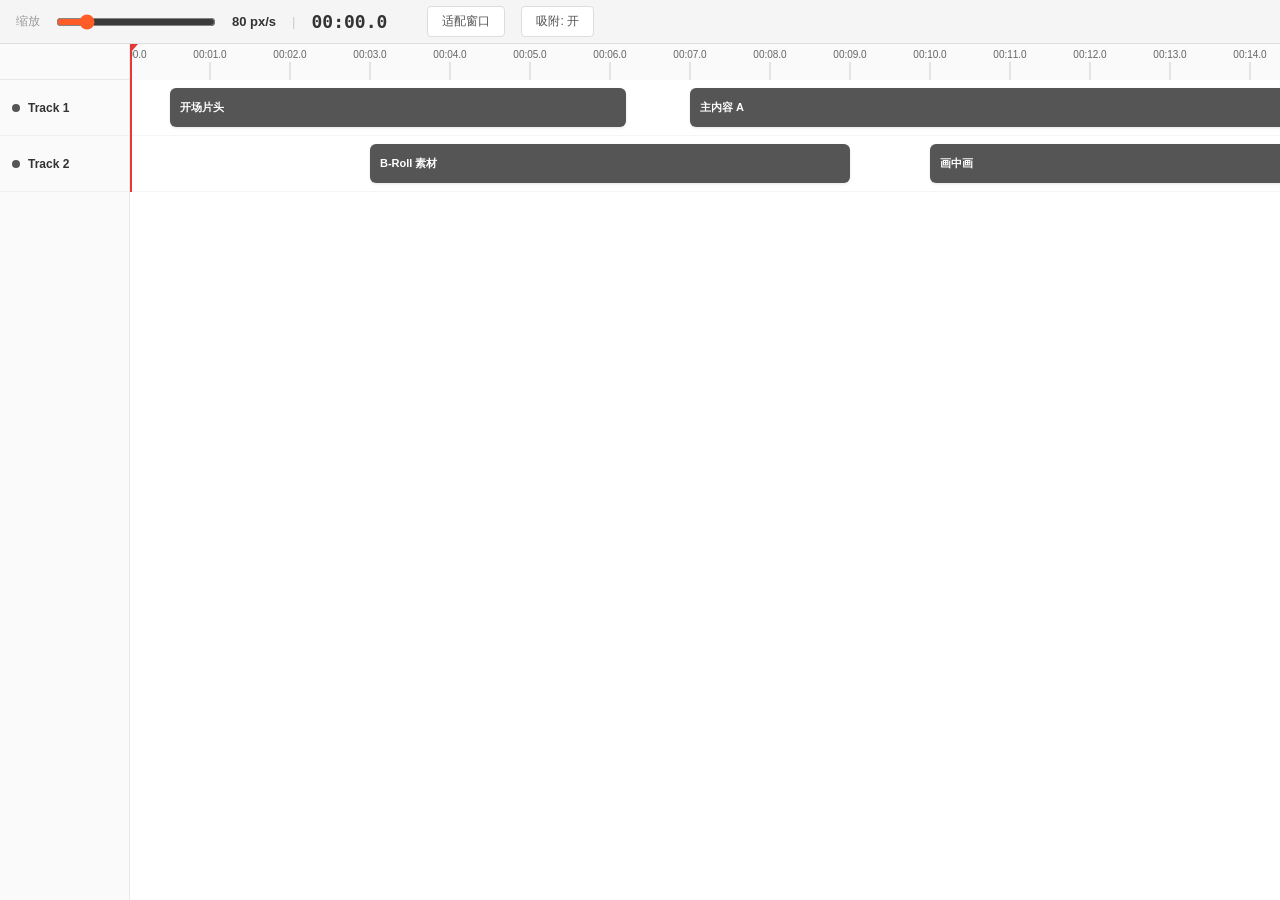
==== script/video-editing-timeline/index.html @ c6c24da7 "提交时间线的demo代码" ====
<!doctype html>
<html lang="zh-CN">
<head>
<meta charset="utf-8" />
<title>Video Editing Timeline</title>
<style>
  :root {
    --track-label-w: 130px;
    --ruler-h: 36px;
    --track-h: 56px;
  }

  * { box-sizing: border-box; margin: 0; padding: 0; }
  body {
    background: #ffffff;
    color: #333;
    font-family: 'Segoe UI', 'PingFang SC', 'Microsoft YaHei', sans-serif;
    font-size: 13px;
    overflow: hidden;
    height: 100vh;
    display: flex;
    flex-direction: column;
  }

  .toolbar {
    flex-shrink: 0;
    height: 44px;
    background: #f5f5f5;
    border-bottom: 1px solid #e0e0e0;
    display: flex;
    align-items: center;
    padding: 0 16px;
    gap: 16px;
    z-index: 10;
  }
  .toolbar label { color: #999; font-size: 12px; }
  .toolbar .time-display {
    font-family: 'Cascadia Code','Fira Code','Consolas',monospace;
    font-size: 18px; font-weight: 600;
    color: #333;
    min-width: 100px;
  }
  .toolbar input[type=range] { width: 160px; accent-color: #ff5c28; }
  .toolbar button {
    padding: 6px 14px;
    border: 1px solid #ddd;
    border-radius: 4px;
    background: #fff;
    color: #555;
    font-size: 12px;
    cursor: pointer;
  }
  .toolbar button:hover { background: #f0f0f0; }

  .main { flex: 1; display: flex; overflow: hidden; }

  .track-labels {
    width: var(--track-label-w);
    flex-shrink: 0;
    background: #fafafa;
    border-right: 1px solid #e8e8e8;
    display: flex; flex-direction: column; overflow: hidden;
  }
  .track-labels .ruler-spacer {
    height: var(--ruler-h); flex-shrink: 0;
    border-bottom: 1px solid #e8e8e8;
  }
  .track-label {
    height: var(--track-h); flex-shrink: 0;
    display: flex; align-items: center;
    padding: 0 12px;
    border-bottom: 1px solid #f0f0f0;
    gap: 8px; cursor: pointer;
    font-size: 12px; font-weight: 600;
  }
  .track-label:hover { background: #f0f0f0; }
  .track-dot { width: 8px; height: 8px; border-radius: 50%; flex-shrink: 0; }

  .timeline-area {
    flex: 1;
    overflow-x: auto; overflow-y: hidden;
    background: #fff;
    position: relative;
  }
  .timeline-inner {
    position: relative;
    min-width: 100%;
  }

  .ruler {
    position: sticky; top: 0;
    height: var(--ruler-h);
    background: #fafafa;
    border-bottom: 1px solid #e8e8e8;
    z-index: 5;
  }
  .ruler canvas { display: block; height: 100%; }

  .playhead {
    position: absolute;
    top: 0; bottom: 0;
    width: 2px;
    background: #e53935;
    z-index: 6;
    pointer-events: none;
  }
  .playhead::before {
    content: '';
    position: absolute;
    top: 0; left: -6px;
    width: 0; height: 0;
    border-left: 7px solid transparent;
    border-right: 7px solid transparent;
    border-top: 8px solid #e53935;
  }

  .track-row {
    height: var(--track-h);
    border-bottom: 1px solid #f5f5f5;
    position: relative;
    background: #fff;
  }

  .clip {
    position: absolute;
    top: 8px; bottom: 8px;
    border-radius: 6px;
    cursor: pointer;
    display: flex; align-items: center;
    padding: 0 10px;
    font-size: 11px; font-weight: 600;
    color: #fff;
    overflow: hidden;
    text-overflow: ellipsis;
    white-space: nowrap;
    user-select: none;
    transition: filter 0.12s, box-shadow 0.12s;
    min-width: 40px;
    box-shadow: 0 1px 3px rgba(0,0,0,0.10);
  }
  .clip:hover {
    filter: brightness(1.08);
    z-index: 2;
    box-shadow: 0 2px 8px rgba(0,0,0,0.15);
  }

  .click-catcher {
    position: absolute;
    top: var(--ruler-h);
    left: 0; right: 0; bottom: 0;
    z-index: 4;
    cursor: col-resize;
  }
</style>
</head>
<body>

<div class="toolbar">
  <label>缩放</label>
  <input type="range" id="zoomSlider" min="20" max="400" value="80" />
  <span id="zoomLabel" style="min-width:40px; font-weight:600;">80 px/s</span>
  <span style="color:#ccc;">|</span>
  <span class="time-display" id="timeDisplay">00:00.000</span>
  <button id="fitBtn">适配窗口</button>
  <button id="snapBtn">吸附: 开</button>
</div>

<div class="main">
  <div class="track-labels" id="trackLabels"></div>
  <div class="timeline-area" id="timelineArea">
    <div class="timeline-inner" id="timelineInner">
      <div class="ruler"><canvas id="rulerCanvas"></canvas></div>
      <div id="tracksContainer"></div>
      <div class="playhead" id="playhead"></div>
      <div class="click-catcher" id="clickCatcher"></div>
    </div>
  </div>
</div>

<script>
(function () {

const TOTAL_DURATION = 30;

const TRACKS = [
  { id: 't1', name: 'Track 1',  dot: '#555555', clipBg: '#555555' },
  { id: 't2', name: 'Track 2',  dot: '#555555', clipBg: '#555555' },
];

const CLIPS = [
  { track:'t1', start:0.5,  end:6.2,  label:'开场片头' },
  { track:'t1', start:7.0,  end:14.5, label:'主内容 A' },
  { track:'t1', start:15.0, end:22.0, label:'过渡片段' },
  { track:'t1', start:22.5, end:28.0, label:'结尾字幕' },
  { track:'t2', start:3.0,  end:9.0,  label:'B-Roll 素材' },
  { track:'t2', start:10.0, end:18.0, label:'画中画' },
  { track:'t2', start:18.5, end:26.0, label:'蒙太奇' },
];

let pxPerSec = 80;
let currentTime = 0;
let snapEnabled = true;

const timelineArea  = document.getElementById('timelineArea');
const timelineInner = document.getElementById('timelineInner');
const tracksContainer = document.getElementById('tracksContainer');
const trackLabels   = document.getElementById('trackLabels');
const rulerCanvas   = document.getElementById('rulerCanvas');
const playheadEl    = document.getElementById('playhead');
const clickCatcher  = document.getElementById('clickCatcher');
const timeDisplay   = document.getElementById('timeDisplay');
const zoomSlider    = document.getElementById('zoomSlider');
const zoomLabel     = document.getElementById('zoomLabel');

// ======================== 构建轨道标签 ========================
const spacer = document.createElement('div');
spacer.className = 'ruler-spacer';
trackLabels.appendChild(spacer);
TRACKS.forEach(t => {
  const el = document.createElement('div');
  el.className = 'track-label';
  el.innerHTML = `<span class="track-dot" style="background:${t.dot}"></span>${t.name}`;
  trackLabels.appendChild(el);
});

// ======================== 构建轨道 ========================
TRACKS.forEach(t => {
  const el = document.createElement('div');
  el.className = 'track-row';
  el.dataset.trackId = t.id;
  tracksContainer.appendChild(el);
});

// ======================== 渲染片段 ========================
function renderClips() {
  const trackEls = tracksContainer.querySelectorAll('.track-row');
  trackEls.forEach(el => { el.querySelectorAll('.clip').forEach(c => c.remove()); });

  CLIPS.forEach(clip => {
    const trackEl = tracksContainer.querySelector(`[data-track-id="${clip.track}"]`);
    if (!trackEl) return;
    const track = TRACKS.find(t => t.id === clip.track);
    const el = document.createElement('div');
    el.className = 'clip';
    el.style.background = track.clipBg;
    el.style.left  = (clip.start * pxPerSec) + 'px';
    el.style.width = ((clip.end - clip.start) * pxPerSec) + 'px';
    el.textContent = clip.label;
    el.title = `${clip.label}  [${fmtTime(clip.start)} → ${fmtTime(clip.end)}]`;
    trackEl.appendChild(el);
  });
}

// ======================== 标尺 ========================
function renderRuler() {
  const dpr = window.devicePixelRatio || 1;
  const rulerW = Math.max(timelineArea.clientWidth, TOTAL_DURATION * pxPerSec);
  rulerCanvas.width  = rulerW * dpr;
  rulerCanvas.height = 36 * dpr;
  rulerCanvas.style.width  = rulerW + 'px';
  rulerCanvas.style.height = '36px';
  const ctx = rulerCanvas.getContext('2d');
  ctx.setTransform(dpr, 0, 0, dpr, 0, 0);
  ctx.fillStyle = '#fafafa';
  ctx.fillRect(0, 0, rulerW, 36);
  ctx.strokeStyle = '#ccc';
  ctx.fillStyle   = '#666';
  ctx.font = '10px "Segoe UI","Microsoft YaHei",sans-serif';
  ctx.textAlign = 'center';
  const step = calcTickStep();
  for (let t = 0; t <= TOTAL_DURATION + step; t += step) {
    const x = t * pxPerSec;
    if (x < -20 || x > rulerW + 20) continue;
    const isMajor = (Math.round(t * 1000) % Math.round(step * 1000 * 5) < 1) || step >= 1;
    const h = isMajor ? 18 : 10;
    ctx.beginPath();
    ctx.moveTo(x, 36);
    ctx.lineTo(x, 36 - h);
    ctx.stroke();
    if (isMajor) { ctx.fillText(fmtTime(t), x, 14); }
  }
}

function calcTickStep() {
  const viewSec = timelineArea.clientWidth / pxPerSec;
  if (viewSec <= 2)  return 0.1;
  if (viewSec <= 5)  return 0.25;
  if (viewSec <= 10) return 0.5;
  if (viewSec <= 20) return 1;
  if (viewSec <= 60) return 2;
  return 5;
}

function updatePlayhead() {
  playheadEl.style.left = (currentTime * pxPerSec - timelineArea.scrollLeft) + 'px';
}

// ======================== 全局重绘 ========================
function redraw() {
  const totalW = TOTAL_DURATION * pxPerSec;
  timelineInner.style.width  = totalW + 'px';
  timelineInner.style.height = (36 + TRACKS.length * 56) + 'px';
  renderClips();
  renderRuler();
  updatePlayhead();
}

// ======================== 点击设置播放头 ========================
clickCatcher.addEventListener('click', function (e) {
  const rect = clickCatcher.getBoundingClientRect();
  const x = e.clientX - rect.left + timelineArea.scrollLeft;
  let t = x / pxPerSec;
  if (snapEnabled) {
    const snapStep = calcTickStep() / 2;
    t = Math.round(t / snapStep) * snapStep;
  }
  currentTime = Math.max(0, Math.min(TOTAL_DURATION, t));
  updatePlayhead();
  updateTimeDisplay();
});

// ======================== 缩放 ========================
zoomSlider.addEventListener('input', function () {
  pxPerSec = parseInt(this.value);
  zoomLabel.textContent = pxPerSec + ' px/s';
  redraw();
});

// ======================== 时间格式化 ========================
function fmtTime(sec) {
  const m = Math.floor(sec / 60);
  const s = (sec % 60).toFixed(1);
  return `${String(m).padStart(2,'0')}:${String(s).padStart(4,'0')}`;
}
function updateTimeDisplay() { timeDisplay.textContent = fmtTime(currentTime); }

// ======================== 适配窗口 ========================
document.getElementById('fitBtn').addEventListener('click', function () {
  pxPerSec = Math.round((timelineArea.clientWidth - 40) / TOTAL_DURATION);
  pxPerSec = Math.max(20, Math.min(400, pxPerSec));
  zoomSlider.value = pxPerSec;
  zoomLabel.textContent = pxPerSec + ' px/s';
  redraw();
});

// ======================== 吸附切换 ========================
document.getElementById('snapBtn').addEventListener('click', function () {
  snapEnabled = !snapEnabled;
  this.textContent = '吸附: ' + (snapEnabled ? '开' : '关');
});

// ======================== 滚轮 (Ctrl+缩放) ========================
timelineArea.addEventListener('wheel', function (e) {
  if (!e.ctrlKey && !e.metaKey) return;
  e.preventDefault();
  pxPerSec = Math.round(Math.max(20, Math.min(400, pxPerSec - e.deltaY * 0.5)));
  zoomSlider.value = pxPerSec;
  zoomLabel.textContent = pxPerSec + ' px/s';
  redraw();
}, { passive: false });

// ======================== 滚动同步 ========================
timelineArea.addEventListener('scroll', updatePlayhead);

// ======================== 键盘快捷键 ========================
document.addEventListener('keydown', function (e) {
  if (e.target.tagName === 'INPUT') return;
  if (e.key === ' ') {
    e.preventDefault();
    currentTime += 0.1;
    if (currentTime > TOTAL_DURATION) currentTime = 0;
    updatePlayhead(); updateTimeDisplay();
    const viewW = timelineArea.clientWidth;
    if (currentTime * pxPerSec > timelineArea.scrollLeft + viewW - 40) {
      timelineArea.scrollLeft = currentTime * pxPerSec - viewW + 40;
    }
    if (currentTime * pxPerSec < timelineArea.scrollLeft) {
      timelineArea.scrollLeft = currentTime * pxPerSec;
    }
  }
  if (e.key === 'ArrowLeft') {
    e.preventDefault();
    currentTime = Math.max(0, currentTime - 0.1);
    updatePlayhead(); updateTimeDisplay();
    if (currentTime * pxPerSec < timelineArea.scrollLeft + 10) {
      timelineArea.scrollLeft = Math.max(0, currentTime * pxPerSec - 20);
    }
  }
  if (e.key === 'ArrowRight') {
    e.preventDefault();
    currentTime = Math.min(TOTAL_DURATION, currentTime + 0.1);
    updatePlayhead(); updateTimeDisplay();
    const viewW = timelineArea.clientWidth;
    if (currentTime * pxPerSec > timelineArea.scrollLeft + viewW - 10) {
      timelineArea.scrollLeft = currentTime * pxPerSec - viewW + 20;
    }
  }
  if (e.key === 'Home') { currentTime = 0; timelineArea.scrollLeft = 0; updatePlayhead(); updateTimeDisplay(); }
  if (e.key === 'End')  { currentTime = TOTAL_DURATION; timelineArea.scrollLeft = TOTAL_DURATION * pxPerSec; updatePlayhead(); updateTimeDisplay(); }
});

window.addEventListener('resize', redraw);

updateTimeDisplay();
redraw();

})();
</script>
</body>
</html>
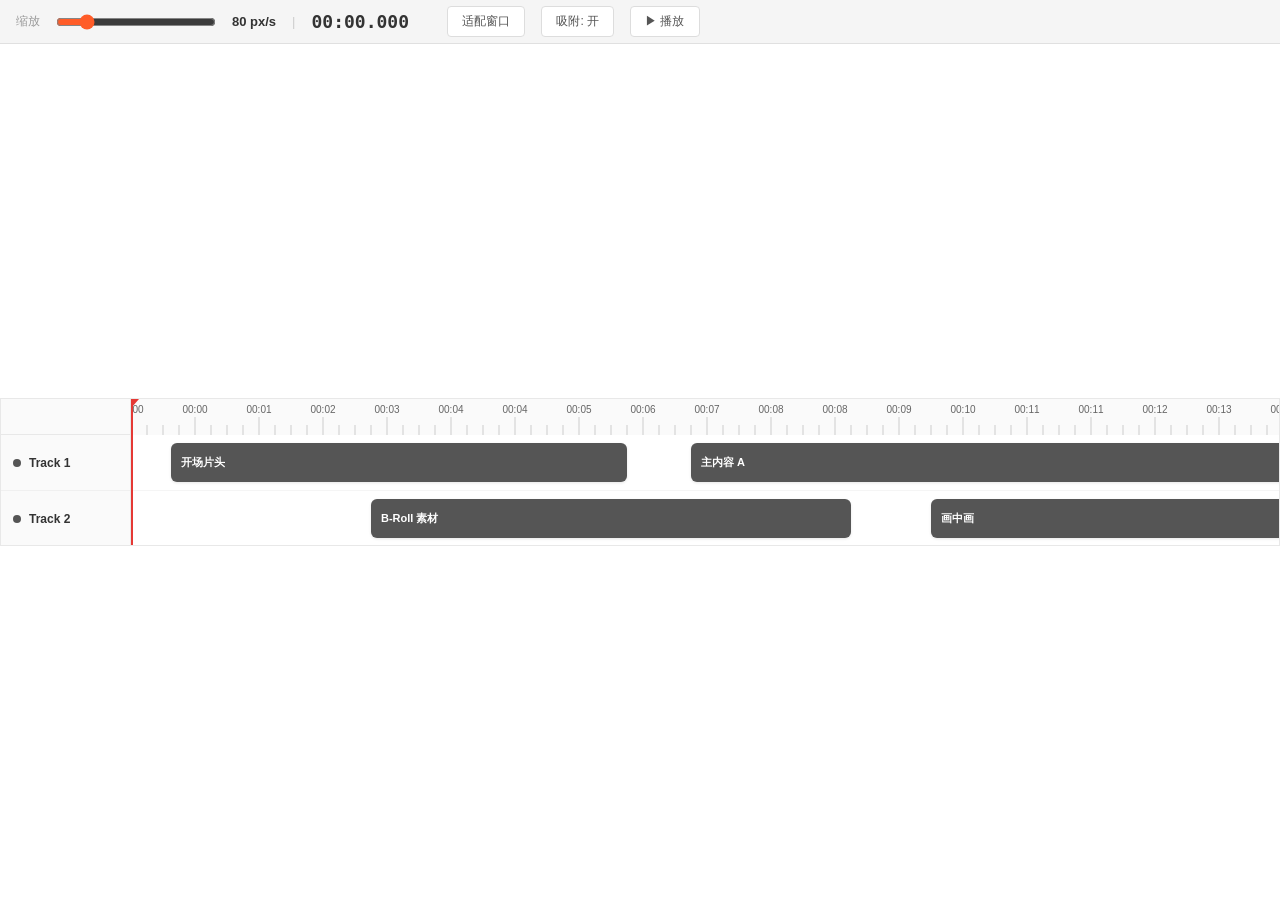
==== commit 8d8d6858: "page完整功能" ====
--- a/script/video-editing-timeline/index.html
+++ b/script/video-editing-timeline/index.html
@@ -20,6 +20,8 @@
     height: 100vh;
     display: flex;
     flex-direction: column;
+    user-select: none;
+    -webkit-user-select: none;
   }
 
   .toolbar {
@@ -38,7 +40,7 @@
     font-family: 'Cascadia Code','Fira Code','Consolas',monospace;
     font-size: 18px; font-weight: 600;
     color: #333;
-    min-width: 100px;
+    min-width: 120px;
   }
   .toolbar input[type=range] { width: 160px; accent-color: #ff5c28; }
   .toolbar button {
@@ -52,7 +54,13 @@
   }
   .toolbar button:hover { background: #f0f0f0; }
 
-  .main { flex: 1; display: flex; overflow: hidden; }
+  .main { flex: 1; display: flex; overflow: hidden; justify-content: center; align-items: center; }
+  .main-inner {
+    display: flex;
+    height: calc(var(--ruler-h) + 2 * var(--track-h));
+    border: 1px solid #e8e8e8;
+    width: 100%;
+  }
 
   .track-labels {
     width: var(--track-label-w);
@@ -81,7 +89,9 @@
     overflow-x: auto; overflow-y: hidden;
     background: #fff;
     position: relative;
-  }
+    scrollbar-width: none;
+  }
+  .timeline-area::-webkit-scrollbar { display: none; }
   .timeline-inner {
     position: relative;
     min-width: 100%;
@@ -163,16 +173,19 @@
   <span class="time-display" id="timeDisplay">00:00.000</span>
   <button id="fitBtn">适配窗口</button>
   <button id="snapBtn">吸附: 开</button>
+  <button id="playBtn">▶ 播放</button>
 </div>
 
 <div class="main">
-  <div class="track-labels" id="trackLabels"></div>
-  <div class="timeline-area" id="timelineArea">
-    <div class="timeline-inner" id="timelineInner">
-      <div class="ruler"><canvas id="rulerCanvas"></canvas></div>
-      <div id="tracksContainer"></div>
-      <div class="playhead" id="playhead"></div>
-      <div class="click-catcher" id="clickCatcher"></div>
+  <div class="main-inner">
+    <div class="track-labels" id="trackLabels"></div>
+    <div class="timeline-area" id="timelineArea">
+      <div class="timeline-inner" id="timelineInner">
+        <div class="ruler"><canvas id="rulerCanvas"></canvas></div>
+        <div id="tracksContainer"></div>
+        <div class="playhead" id="playhead"></div>
+        <div class="click-catcher" id="clickCatcher"></div>
+      </div>
     </div>
   </div>
 </div>
@@ -200,6 +213,8 @@
 let pxPerSec = 80;
 let currentTime = 0;
 let snapEnabled = true;
+let playing = false;
+let playRaf = null;
 
 const timelineArea  = document.getElementById('timelineArea');
 const timelineInner = document.getElementById('timelineInner');
@@ -268,31 +283,51 @@
   ctx.font = '10px "Segoe UI","Microsoft YaHei",sans-serif';
   ctx.textAlign = 'center';
   const step = calcTickStep();
+  const majorEvery = calcMajorEvery();
+  let tickIdx = 0;
   for (let t = 0; t <= TOTAL_DURATION + step; t += step) {
+    tickIdx++;
     const x = t * pxPerSec;
     if (x < -20 || x > rulerW + 20) continue;
-    const isMajor = (Math.round(t * 1000) % Math.round(step * 1000 * 5) < 1) || step >= 1;
+    const isMajor = (tickIdx % majorEvery === 1) || step >= 0.5;
     const h = isMajor ? 18 : 10;
     ctx.beginPath();
     ctx.moveTo(x, 36);
     ctx.lineTo(x, 36 - h);
     ctx.stroke();
-    if (isMajor) { ctx.fillText(fmtTime(t), x, 14); }
+    if (isMajor) { ctx.fillText(fmtTimeRuler(t), x, 14); }
   }
 }
 
 function calcTickStep() {
   const viewSec = timelineArea.clientWidth / pxPerSec;
-  if (viewSec <= 2)  return 0.1;
-  if (viewSec <= 5)  return 0.25;
-  if (viewSec <= 10) return 0.5;
-  if (viewSec <= 20) return 1;
-  if (viewSec <= 60) return 2;
-  return 5;
+  if (viewSec <= 5)  return 0.1;
+  if (viewSec <= 15) return 0.2;
+  if (viewSec <= 30) return 0.5;
+  return 1;
+}
+
+function calcMajorEvery() {
+  const viewSec = timelineArea.clientWidth / pxPerSec;
+  if (viewSec <= 3)  return 10;
+  if (viewSec <= 10) return 5;
+  if (viewSec <= 30) return 4;
+  return 2;
 }
 
 function updatePlayhead() {
-  playheadEl.style.left = (currentTime * pxPerSec - timelineArea.scrollLeft) + 'px';
+  playheadEl.style.left = (currentTime * pxPerSec) + 'px';
+}
+
+function centerScroll(smooth) {
+  const playheadTarget = timelineArea.clientWidth / 3;
+  const maxScroll = Math.max(0, TOTAL_DURATION * pxPerSec - timelineArea.clientWidth);
+  const target = Math.min(maxScroll, Math.max(0, currentTime * pxPerSec - playheadTarget));
+  if (smooth) {
+    timelineArea.scrollLeft += (target - timelineArea.scrollLeft) * 0.12;
+  } else {
+    timelineArea.scrollLeft = target;
+  }
 }
 
 // ======================== 全局重绘 ========================
@@ -305,19 +340,38 @@
   updatePlayhead();
 }
 
-// ======================== 点击设置播放头 ========================
+// ======================== 点击 ========================
 clickCatcher.addEventListener('click', function (e) {
+  setTimeFromEvent(e);
+});
+
+// ======================== 拖拽 (无极) ========================
+let dragging = false;
+clickCatcher.addEventListener('mousedown', function (e) {
+  dragging = true;
+  setTimeFromEvent(e);
+});
+window.addEventListener('mousemove', function (e) {
+  if (!dragging) return;
+  setTimeFromEvent(e);
+});
+window.addEventListener('mouseup', function () {
+  dragging = false;
+  centerScroll(false);
+});
+
+function setTimeFromEvent(e) {
   const rect = clickCatcher.getBoundingClientRect();
-  const x = e.clientX - rect.left + timelineArea.scrollLeft;
-  let t = x / pxPerSec;
+  const x = e.clientX - rect.left;
+  let t = Math.max(0, Math.min(TOTAL_DURATION, x / pxPerSec));
   if (snapEnabled) {
-    const snapStep = calcTickStep() / 2;
+    const snapStep = 0.1;
     t = Math.round(t / snapStep) * snapStep;
   }
-  currentTime = Math.max(0, Math.min(TOTAL_DURATION, t));
+  currentTime = t;
   updatePlayhead();
   updateTimeDisplay();
-});
+}
 
 // ======================== 缩放 ========================
 zoomSlider.addEventListener('input', function () {
@@ -329,10 +383,17 @@
 // ======================== 时间格式化 ========================
 function fmtTime(sec) {
   const m = Math.floor(sec / 60);
-  const s = (sec % 60).toFixed(1);
-  return `${String(m).padStart(2,'0')}:${String(s).padStart(4,'0')}`;
+  const s = (sec % 60);
+  return `${String(m).padStart(2,'0')}:${s.toFixed(3).padStart(6,'0')}`;
+}
+function fmtTimeRuler(sec) {
+  const m = Math.floor(sec / 60);
+  const s = Math.floor(sec % 60);
+  return `${String(m).padStart(2,'0')}:${String(s).padStart(2,'0')}`;
 }
 function updateTimeDisplay() { timeDisplay.textContent = fmtTime(currentTime); }
+
+window.getCurrentTime = function () { return currentTime; };
 
 // ======================== 适配窗口 ========================
 document.getElementById('fitBtn').addEventListener('click', function () {
@@ -349,54 +410,81 @@
   this.textContent = '吸附: ' + (snapEnabled ? '开' : '关');
 });
 
-// ======================== 滚轮 (Ctrl+缩放) ========================
+// ======================== 播放控制 ========================
+const playBtn = document.getElementById('playBtn');
+
+function play() {
+  if (playing) return;
+  if (currentTime >= TOTAL_DURATION) currentTime = 0;
+  playing = true;
+  playBtn.textContent = '⏸ 暂停';
+  let last = performance.now();
+  (function tick() {
+    if (!playing) return;
+    const now = performance.now();
+    currentTime = Math.min(TOTAL_DURATION, currentTime + (now - last) / 1000);
+    last = now;
+    updatePlayhead();
+    updateTimeDisplay();
+    centerScroll(true);
+    if (currentTime >= TOTAL_DURATION) {
+      pause();
+      currentTime = TOTAL_DURATION;
+      updatePlayhead();
+      updateTimeDisplay();
+      return;
+    }
+    playRaf = requestAnimationFrame(tick);
+  })();
+}
+
+function pause() {
+  playing = false;
+  playBtn.textContent = '▶ 播放';
+  cancelAnimationFrame(playRaf);
+}
+
+function togglePlay() {
+  playing ? pause() : play();
+}
+
+playBtn.addEventListener('click', togglePlay);
+
+// ======================== 滚轮 ========================
 timelineArea.addEventListener('wheel', function (e) {
-  if (!e.ctrlKey && !e.metaKey) return;
+  if (e.ctrlKey || e.metaKey) {
+    e.preventDefault();
+    pxPerSec = Math.round(Math.max(20, Math.min(400, pxPerSec - e.deltaY * 0.5)));
+    zoomSlider.value = pxPerSec;
+    zoomLabel.textContent = pxPerSec + ' px/s';
+    redraw();
+    return;
+  }
   e.preventDefault();
-  pxPerSec = Math.round(Math.max(20, Math.min(400, pxPerSec - e.deltaY * 0.5)));
-  zoomSlider.value = pxPerSec;
-  zoomLabel.textContent = pxPerSec + ' px/s';
-  redraw();
+  timelineArea.scrollLeft += e.deltaY * 1.2;
 }, { passive: false });
-
-// ======================== 滚动同步 ========================
-timelineArea.addEventListener('scroll', updatePlayhead);
 
 // ======================== 键盘快捷键 ========================
 document.addEventListener('keydown', function (e) {
   if (e.target.tagName === 'INPUT') return;
   if (e.key === ' ') {
     e.preventDefault();
-    currentTime += 0.1;
-    if (currentTime > TOTAL_DURATION) currentTime = 0;
-    updatePlayhead(); updateTimeDisplay();
-    const viewW = timelineArea.clientWidth;
-    if (currentTime * pxPerSec > timelineArea.scrollLeft + viewW - 40) {
-      timelineArea.scrollLeft = currentTime * pxPerSec - viewW + 40;
-    }
-    if (currentTime * pxPerSec < timelineArea.scrollLeft) {
-      timelineArea.scrollLeft = currentTime * pxPerSec;
-    }
+    togglePlay();
   }
   if (e.key === 'ArrowLeft') {
     e.preventDefault();
-    currentTime = Math.max(0, currentTime - 0.1);
-    updatePlayhead(); updateTimeDisplay();
-    if (currentTime * pxPerSec < timelineArea.scrollLeft + 10) {
-      timelineArea.scrollLeft = Math.max(0, currentTime * pxPerSec - 20);
-    }
+    if (playing) return;
+    currentTime = Math.max(0, +(currentTime - 0.01).toFixed(4));
+    updatePlayhead(); updateTimeDisplay(); centerScroll();
   }
   if (e.key === 'ArrowRight') {
     e.preventDefault();
-    currentTime = Math.min(TOTAL_DURATION, currentTime + 0.1);
-    updatePlayhead(); updateTimeDisplay();
-    const viewW = timelineArea.clientWidth;
-    if (currentTime * pxPerSec > timelineArea.scrollLeft + viewW - 10) {
-      timelineArea.scrollLeft = currentTime * pxPerSec - viewW + 20;
-    }
-  }
-  if (e.key === 'Home') { currentTime = 0; timelineArea.scrollLeft = 0; updatePlayhead(); updateTimeDisplay(); }
-  if (e.key === 'End')  { currentTime = TOTAL_DURATION; timelineArea.scrollLeft = TOTAL_DURATION * pxPerSec; updatePlayhead(); updateTimeDisplay(); }
+    if (playing) return;
+    currentTime = Math.min(TOTAL_DURATION, +(currentTime + 0.01).toFixed(4));
+    updatePlayhead(); updateTimeDisplay(); centerScroll();
+  }
+  if (e.key === 'Home') { pause(); currentTime = 0; timelineArea.scrollLeft = 0; updatePlayhead(); updateTimeDisplay(); }
+  if (e.key === 'End')  { pause(); currentTime = TOTAL_DURATION; timelineArea.scrollLeft = TOTAL_DURATION * pxPerSec; updatePlayhead(); updateTimeDisplay(); }
 });
 
 window.addEventListener('resize', redraw);
